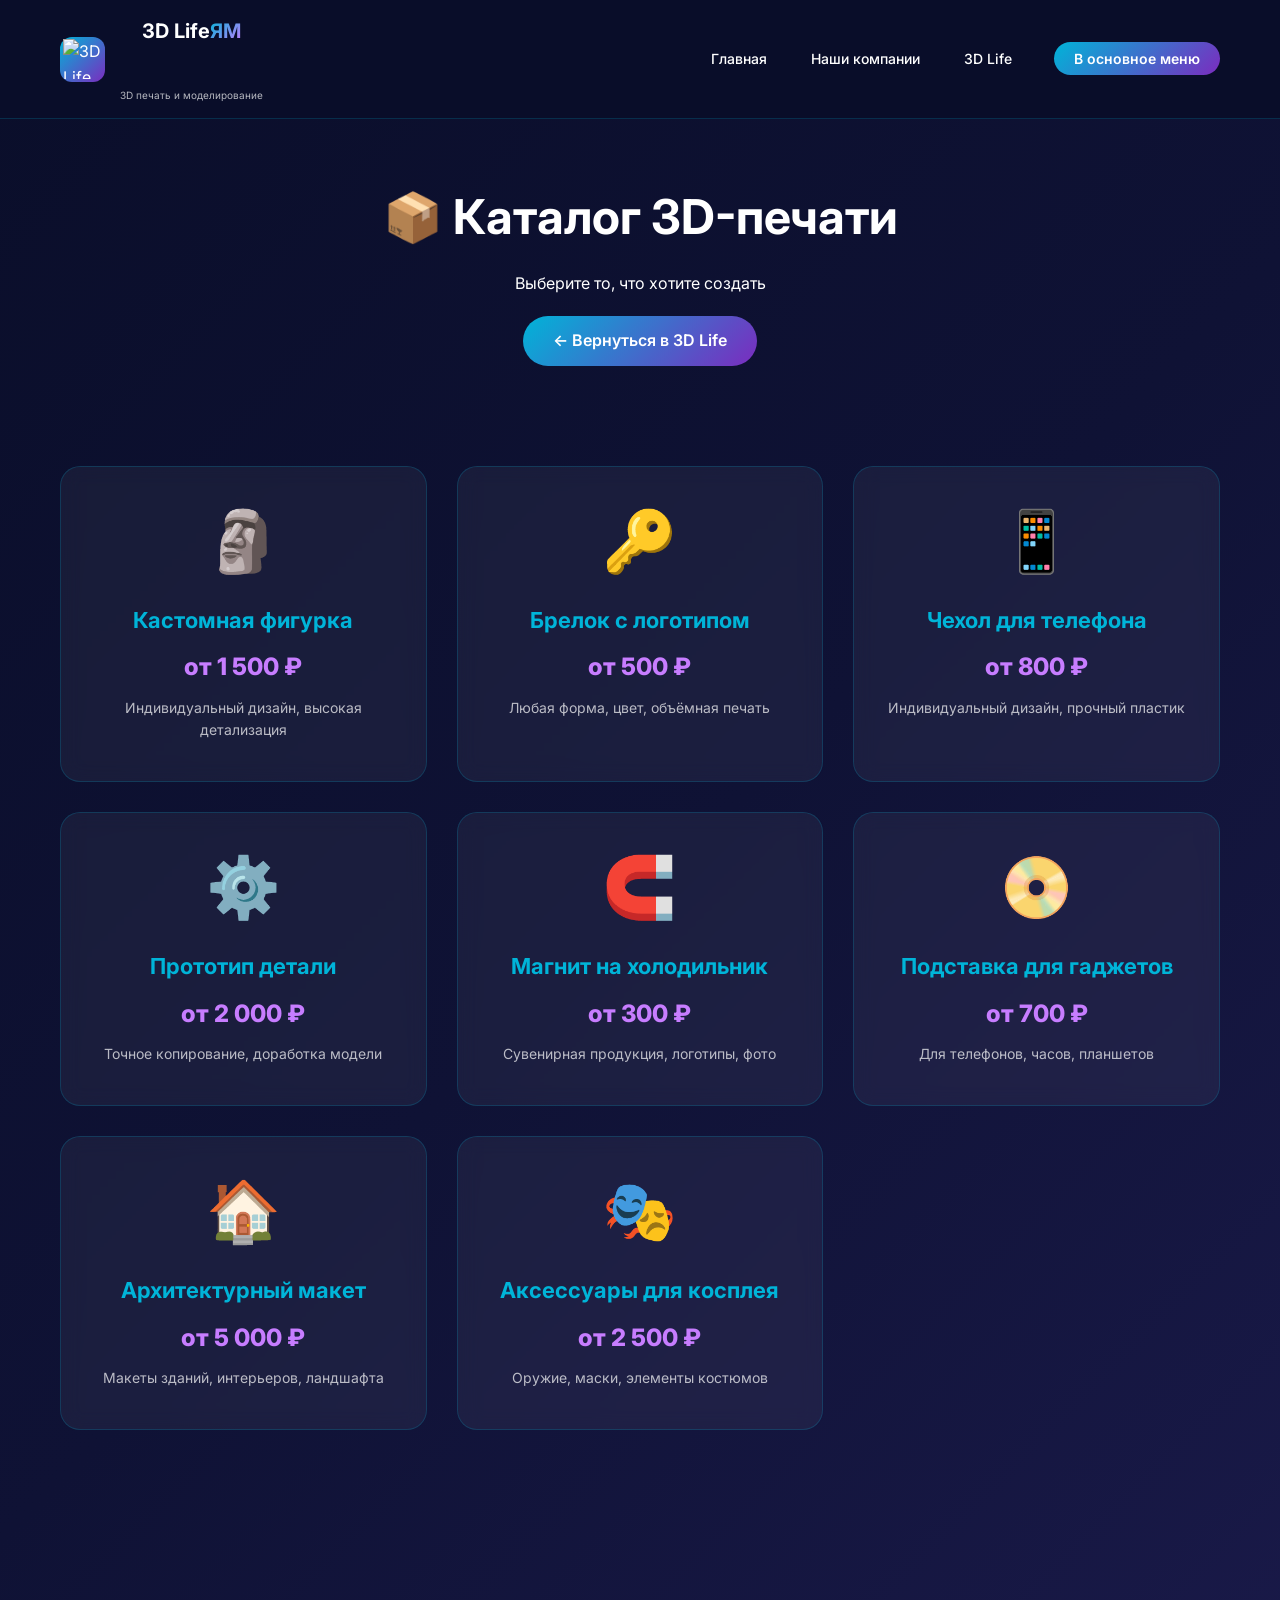
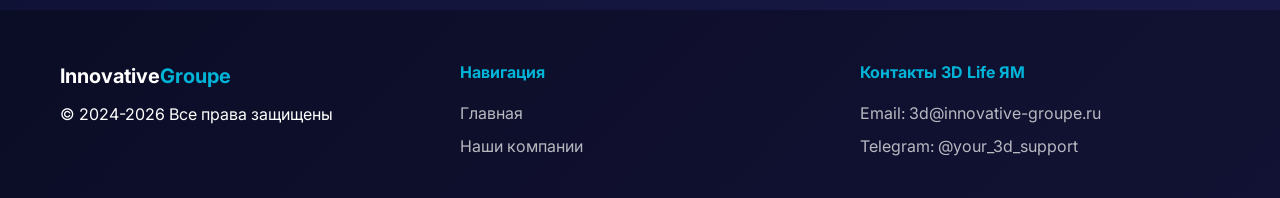
==== catalog.html @ d420f26c "Add files via upload" ====
<!DOCTYPE html>
<html lang="ru">
<head>
    <meta charset="UTF-8">
    <meta name="viewport" content="width=device-width, initial-scale=1.0">
    <link rel="icon" type="image/png" href="images/favicon.png">
    <title>Каталог — 3D Life ЯМ</title>
    <link rel="stylesheet" href="css/style.css">
    <link href="https://fonts.googleapis.com/css2?family=Inter:wght@300;400;500;600;700;800&display=swap" rel="stylesheet">
    <style>
        .catalog-grid {
            display: grid;
            grid-template-columns: repeat(auto-fill, minmax(300px, 1fr));
            gap: 30px;
            margin: 40px 0;
        }
        .catalog-item {
            background: rgba(255, 255, 255, 0.05);
            backdrop-filter: blur(10px);
            border-radius: 20px;
            padding: 25px;
            text-align: center;
            transition: all 0.3s ease;
            border: 1px solid rgba(0, 180, 216, 0.2);
            cursor: pointer;
        }
        .catalog-item:hover {
            transform: translateY(-5px);
            border-color: #00b4d8;
            box-shadow: 0 10px 30px rgba(0, 180, 216, 0.2);
        }
        .catalog-icon {
            font-size: 60px;
            margin-bottom: 15px;
        }
        .catalog-title {
            font-size: 22px;
            font-weight: 700;
            margin-bottom: 10px;
            color: #00b4d8;
        }
        .catalog-price {
            font-size: 24px;
            font-weight: 800;
            color: #c77dff;
            margin: 10px 0;
        }
        .catalog-desc {
            font-size: 14px;
            opacity: 0.7;
            margin-bottom: 15px;
        }
        .btn-back {
            display: inline-block;
            background: linear-gradient(135deg, #00b4d8, #7b2cbf);
            padding: 12px 30px;
            border-radius: 30px;
            color: white;
            text-decoration: none;
            font-weight: 600;
            margin: 20px 0;
            transition: all 0.3s ease;
        }
        .btn-back:hover {
            transform: translateY(-2px);
            box-shadow: 0 5px 20px rgba(0, 180, 216, 0.4);
        }
        .modal {
            display: none;
            position: fixed;
            top: 0;
            left: 0;
            width: 100%;
            height: 100%;
            background: rgba(0, 0, 0, 0.8);
            backdrop-filter: blur(5px);
            z-index: 2000;
            justify-content: center;
            align-items: center;
        }
        .modal.active {
            display: flex;
        }
        .modal-content {
            background: linear-gradient(135deg, #0a0e2a, #1a1a4a);
            border-radius: 24px;
            padding: 30px;
            max-width: 500px;
            width: 90%;
            border: 2px solid #00b4d8;
            position: relative;
            animation: modalFadeIn 0.3s ease;
        }
        @keyframes modalFadeIn {
            from {
                opacity: 0;
                transform: scale(0.9);
            }
            to {
                opacity: 1;
                transform: scale(1);
            }
        }
        .modal-close {
            position: absolute;
            top: 15px;
            right: 20px;
            font-size: 28px;
            cursor: pointer;
            color: #00b4d8;
            transition: all 0.3s ease;
        }
        .modal-close:hover {
            color: #ff4444;
            transform: scale(1.1);
        }
        .modal-title {
            font-size: 28px;
            margin-bottom: 15px;
            color: #00b4d8;
        }
        .modal-price {
            font-size: 32px;
            font-weight: 800;
            color: #c77dff;
            margin: 15px 0;
        }
        .modal-desc {
            margin: 15px 0;
            line-height: 1.6;
        }
        .modal-btn {
            display: inline-block;
            background: linear-gradient(135deg, #00b4d8, #7b2cbf);
            padding: 10px 25px;
            border-radius: 30px;
            color: white;
            text-decoration: none;
            font-weight: 600;
            margin-top: 15px;
            transition: all 0.3s ease;
        }
        .modal-btn:hover {
            transform: translateY(-2px);
            box-shadow: 0 5px 15px rgba(0, 180, 216, 0.4);
        }
    </style>
</head>
<body>
    <header class="main-header">
        <div class="container">
            <div class="header-left">
                <div class="logo-icon">
                    <img src="images/logo-3dlife.png" alt="3D Life ЯМ" width="40" height="40">
                </div>
                <div class="logo-text">
                    <h2>3D Life<span>ЯМ</span></h2>
                    <p>3D печать и моделирование</p>
                </div>
            </div>
            <div class="header-nav">
                <ul class="nav-links">
                    <li><a href="index.html">Главная</a></li>
                    <li><a href="companies.html">Наши компании</a></li>
                    <li><a href="company-3d-life.html">3D Life</a></li>
                </ul>
                <div class="main-menu-btn">
                    <a href="index.html">В основное меню</a>
                </div>
            </div>
        </div>
    </header>

    <main>
        <section class="page-header">
            <div class="container">
                <h1>📦 Каталог 3D-печати</h1>
                <p>Выберите то, что хотите создать</p>
                <a href="company-3d-life.html" class="btn-back">← Вернуться в 3D Life</a>
            </div>
        </section>

        <section class="companies-list">
            <div class="container">
                <div class="catalog-grid">
                    <div class="catalog-item" data-product="figurka">
                        <div class="catalog-icon">🗿</div>
                        <h3 class="catalog-title">Кастомная фигурка</h3>
                        <div class="catalog-price">от 1 500 ₽</div>
                        <p class="catalog-desc">Индивидуальный дизайн, высокая детализация</p>
                    </div>
                    <div class="catalog-item" data-product="keychain">
                        <div class="catalog-icon">🔑</div>
                        <h3 class="catalog-title">Брелок с логотипом</h3>
                        <div class="catalog-price">от 500 ₽</div>
                        <p class="catalog-desc">Любая форма, цвет, объёмная печать</p>
                    </div>
                    <div class="catalog-item" data-product="case">
                        <div class="catalog-icon">📱</div>
                        <h3 class="catalog-title">Чехол для телефона</h3>
                        <div class="catalog-price">от 800 ₽</div>
                        <p class="catalog-desc">Индивидуальный дизайн, прочный пластик</p>
                    </div>
                    <div class="catalog-item" data-product="prototype">
                        <div class="catalog-icon">⚙️</div>
                        <h3 class="catalog-title">Прототип детали</h3>
                        <div class="catalog-price">от 2 000 ₽</div>
                        <p class="catalog-desc">Точное копирование, доработка модели</p>
                    </div>
                    <div class="catalog-item" data-product="magnet">
                        <div class="catalog-icon">🧲</div>
                        <h3 class="catalog-title">Магнит на холодильник</h3>
                        <div class="catalog-price">от 300 ₽</div>
                        <p class="catalog-desc">Сувенирная продукция, логотипы, фото</p>
                    </div>
                    <div class="catalog-item" data-product="stand">
                        <div class="catalog-icon">📀</div>
                        <h3 class="catalog-title">Подставка для гаджетов</h3>
                        <div class="catalog-price">от 700 ₽</div>
                        <p class="catalog-desc">Для телефонов, часов, планшетов</p>
                    </div>
                    <div class="catalog-item" data-product="model">
                        <div class="catalog-icon">🏠</div>
                        <h3 class="catalog-title">Архитектурный макет</h3>
                        <div class="catalog-price">от 5 000 ₽</div>
                        <p class="catalog-desc">Макеты зданий, интерьеров, ландшафта</p>
                    </div>
                    <div class="catalog-item" data-product="cosplay">
                        <div class="catalog-icon">🎭</div>
                        <h3 class="catalog-title">Аксессуары для косплея</h3>
                        <div class="catalog-price">от 2 500 ₽</div>
                        <p class="catalog-desc">Оружие, маски, элементы костюмов</p>
                    </div>
                </div>
            </div>
        </section>
    </main>

    <!-- Модальное окно -->
    <div id="productModal" class="modal">
        <div class="modal-content">
            <span class="modal-close">&times;</span>
            <div id="modalContent"></div>
        </div>
    </div>

    <footer>
        <div class="container">
            <div class="footer-content">
                <div class="footer-logo">
                    <h3>Innovative<span>Groupe</span></h3>
                    <p>© 2024-2026 Все права защищены</p>
                </div>
                <div class="footer-links">
                    <h4>Навигация</h4>
                    <ul>
                        <li><a href="index.html">Главная</a></li>
                        <li><a href="companies.html">Наши компании</a></li>
                    </ul>
                </div>
                <div class="footer-contact">
                    <h4>Контакты 3D Life ЯМ</h4>
                    <p>Email: 3d@innovative-groupe.ru</p>
                    <p>Telegram: @your_3d_support</p>
                </div>
            </div>
        </div>
    </footer>

    <script src="js/main.js"></script>
    <script>
        const products = {
            figurka: {
                title: "🗿 Кастомная фигурка",
                price: "от 1 500 ₽",
                desc: "Индивидуальный дизайн, созданный по вашим эскизам или описанию. Высокая детализация, точность до 0.1 мм.",
                specs: "Материалы: PLA, ABS, смола<br>Размер: от 5 до 25 см<br>Срок: от 3 дней"
            },
            keychain: {
                title: "🔑 Брелок с логотипом",
                price: "от 500 ₽",
                desc: "Объёмный брелок с любым логотипом или текстом. Отличный сувенир для рекламы или подарка.",
                specs: "Материалы: PLA, TPU<br>Размер: до 5 см<br>Срок: от 1 дня"
            },
            case: {
                title: "📱 Чехол для телефона",
                price: "от 800 ₽",
                desc: "Индивидуальный чехол с 3D-печатью. Точная посадка на вашу модель телефона. Защита от ударов и царапин.",
                specs: "Материалы: TPU, PETG<br>Срок: от 2 дней"
            },
            prototype: {
                title: "⚙️ Прототип детали",
                price: "от 2 000 ₽",
                desc: "Точное копирование существующей детали или создание по чертежам. Идеально для тестирования и доработки.",
                specs: "Точность: 0.1 мм<br>Срок: от 5 дней"
            },
            magnet: {
                title: "🧲 Магнит на холодильник",
                price: "от 300 ₽",
                desc: "Сувенирные магниты с вашим дизайном. Отличный вариант для промоакций и подарков.",
                specs: "Размер: до 8 см<br>Срок: от 1 дня"
            },
            stand: {
                title: "📀 Подставка для гаджетов",
                price: "от 700 ₽",
                desc: "Удобные подставки для телефонов, часов, планшетов. Кастомизация под ваше устройство.",
                specs: "Материал: PLA, PETG<br>Срок: от 1 дня"
            },
            model: {
                title: "🏠 Архитектурный макет",
                price: "от 5 000 ₽",
                desc: "Макеты зданий, интерьеров, ландшафта для презентаций и выставок.",
                specs: "Масштаб: любой<br>Срок: от 10 дней"
            },
            cosplay: {
                title: "🎭 Аксессуары для косплея",
                price: "от 2 500 ₽",
                desc: "Оружие, маски, элементы костюмов по вашим 3D-моделям или референсам.",
                specs: "Материалы: PLA, PETG, смола<br>Срок: от 7 дней"
            }
        };

        const modal = document.getElementById('productModal');
        const modalContent = document.getElementById('modalContent');
        const closeModal = document.querySelector('.modal-close');

        function openProduct(productId) {
            const product = products[productId];
            if (product) {
                modalContent.innerHTML = `
                    <h2 class="modal-title">${product.title}</h2>
                    <div class="modal-price">${product.price}</div>
                    <div class="modal-desc">${product.desc}</div>
                    <div class="modal-desc"><strong>Характеристики:</strong><br>${product.specs}</div>
                    <a href="https://t.me/your_3d_support" class="modal-btn" target="_blank">✈️ Заказать в Telegram</a>
                `;
                modal.classList.add('active');
            }
        }

        closeModal.onclick = () => modal.classList.remove('active');
        window.onclick = (e) => { if (e.target === modal) modal.classList.remove('active'); };

        document.querySelectorAll('.catalog-item').forEach(item => {
            item.addEventListener('click', () => {
                const productId = item.getAttribute('data-product');
                openProduct(productId);
            });
        });
    </script>
</body>
</html>
---- css/style.css ----
* {
    margin: 0;
    padding: 0;
    box-sizing: border-box;
}

body {
    font-family: 'Inter', sans-serif;
    background: linear-gradient(135deg, #0a0e2a 0%, #0f1235 50%, #1a1a4a 100%);
    color: #ffffff;
    line-height: 1.6;
    min-height: 100vh;
}

.container {
    max-width: 1200px;
    margin: 0 auto;
    padding: 0 20px;
}

/* ===== ЕДИНЫЙ HEADER ДЛЯ ВСЕХ СТРАНИЦ ===== */
.main-header {
    padding: 15px 0;
    border-bottom: 1px solid rgba(0, 180, 216, 0.2);
    position: sticky;
    top: 0;
    background: rgba(10, 14, 42, 0.95);
    backdrop-filter: blur(10px);
    z-index: 1000;
}

.main-header .container {
    display: flex;
    justify-content: space-between;
    align-items: center;
    flex-wrap: wrap;
    gap: 20px;
}

.header-left {
    display: flex;
    align-items: center;
    gap: 15px;
}

.logo-icon {
    width: 45px;
    height: 45px;
    background: linear-gradient(135deg, #00b4d8, #7b2cbf);
    border-radius: 12px;
    display: flex;
    align-items: center;
    justify-content: center;
}

.logo-icon img {
    width: 40px;
    height: 40px;
    object-fit: contain;
}

.logo-text h2 {
    font-size: 20px;
    font-weight: 700;
}

.logo-text h2 span {
    background: linear-gradient(135deg, #00b4d8, #c77dff);
    -webkit-background-clip: text;
    background-clip: text;
    color: transparent;
}

.logo-text p {
    font-size: 10px;
    opacity: 0.7;
}

.header-nav {
    display: flex;
    align-items: center;
    gap: 30px;
    flex-wrap: wrap;
}

.nav-links {
    display: flex;
    gap: 20px;
    list-style: none;
}

.nav-links a {
    color: #fff;
    text-decoration: none;
    font-size: 14px;
    font-weight: 500;
    transition: all 0.3s ease;
    padding: 8px 12px;
    border-radius: 8px;
}

.nav-links a:hover {
    background: rgba(0, 180, 216, 0.2);
    color: #00b4d8;
}

.main-menu-btn a {
    background: linear-gradient(135deg, #00b4d8, #7b2cbf);
    padding: 8px 20px;
    border-radius: 30px;
    color: white;
    text-decoration: none;
    font-size: 14px;
    font-weight: 600;
    transition: all 0.3s ease;
}

.main-menu-btn a:hover {
    transform: translateY(-2px);
    box-shadow: 0 5px 20px rgba(0, 180, 216, 0.4);
}

/* ===== Hero секция (главная) ===== */
.hero {
    padding: 80px 0;
    position: relative;
    overflow: hidden;
}

.hero .container {
    display: flex;
    align-items: center;
    justify-content: space-between;
    gap: 50px;
}

.hero-content h1 {
    font-size: 48px;
    font-weight: 800;
    line-height: 1.2;
    margin-bottom: 20px;
}

.gradient-text {
    background: linear-gradient(135deg, #00b4d8, #c77dff);
    -webkit-background-clip: text;
    background-clip: text;
    color: transparent;
}

.hero-content p {
    font-size: 18px;
    opacity: 0.8;
    margin-bottom: 30px;
    max-width: 500px;
}

.btn-primary {
    display: inline-block;
    background: linear-gradient(135deg, #00b4d8, #7b2cbf);
    padding: 12px 30px;
    border-radius: 30px;
    color: white;
    text-decoration: none;
    font-weight: 600;
    transition: all 0.3s ease;
}

.btn-primary:hover {
    transform: translateY(-2px);
    box-shadow: 0 5px 20px rgba(0, 180, 216, 0.4);
}

.btn-outline {
    display: inline-block;
    border: 2px solid #00b4d8;
    padding: 10px 24px;
    border-radius: 30px;
    color: #00b4d8;
    text-decoration: none;
    font-weight: 600;
    transition: all 0.3s ease;
}

.btn-outline:hover {
    background: #00b4d8;
    color: #0a0e2a;
}

.hero-graphic {
    position: relative;
    width: 300px;
    height: 300px;
}

.circle {
    position: absolute;
    border-radius: 50%;
    opacity: 0.6;
}

.circle-1 {
    width: 200px;
    height: 200px;
    background: radial-gradient(circle, #00b4d8, transparent);
    top: 50px;
    left: 50px;
}

.circle-2 {
    width: 150px;
    height: 150px;
    background: radial-gradient(circle, #7b2cbf, transparent);
    bottom: 20px;
    right: 20px;
}

.circle-3 {
    width: 100px;
    height: 100px;
    background: radial-gradient(circle, #c77dff, transparent);
    top: 0;
    right: 0;
}

/* ===== Секции ===== */
.about {
    padding: 80px 0;
    background: rgba(255, 255, 255, 0.02);
}

h2 {
    font-size: 36px;
    font-weight: 700;
    margin-bottom: 40px;
    text-align: center;
}

.about-grid {
    display: grid;
    grid-template-columns: 1fr 1fr;
    gap: 50px;
}

.stats {
    display: flex;
    gap: 40px;
    margin-top: 30px;
}

.stat {
    text-align: center;
}

.stat-number {
    font-size: 32px;
    font-weight: 800;
    color: #00b4d8;
}

.stat-label {
    font-size: 14px;
    opacity: 0.7;
}

.about-values {
    display: flex;
    flex-direction: column;
    gap: 20px;
}

.value-card {
    background: rgba(0, 180, 216, 0.1);
    padding: 20px;
    border-radius: 16px;
    border-left: 4px solid #00b4d8;
}

.value-card h3 {
    margin-bottom: 10px;
    color: #00b4d8;
}

/* ===== Превью компаний ===== */
.preview-companies {
    padding: 80px 0;
}

.preview-grid {
    display: grid;
    grid-template-columns: repeat(auto-fit, minmax(300px, 1fr));
    gap: 30px;
}

.preview-card {
    background: rgba(255, 255, 255, 0.05);
    backdrop-filter: blur(10px);
    padding: 30px;
    border-radius: 20px;
    transition: all 0.3s ease;
    border: 1px solid rgba(0, 180, 216, 0.2);
}

.preview-card:hover {
    transform: translateY(-5px);
    border-color: #00b4d8;
    box-shadow: 0 10px 30px rgba(0, 180, 216, 0.2);
}

.preview-icon {
    font-size: 48px;
    margin-bottom: 20px;
}

.preview-icon img {
    width: 60px;
    height: 60px;
    object-fit: contain;
    margin-bottom: 15px;
}

.preview-card h3 {
    font-size: 24px;
    margin-bottom: 15px;
}

.link-arrow {
    display: inline-block;
    margin-top: 20px;
    color: #00b4d8;
    text-decoration: none;
    font-weight: 600;
}

/* ===== Страница списка компаний ===== */
.page-header {
    padding: 60px 0 40px;
    text-align: center;
}

.page-header h1 {
    font-size: 48px;
    margin-bottom: 15px;
}

.companies-list {
    padding: 0 0 80px;
}

.companies-grid {
    display: flex;
    flex-direction: column;
    gap: 40px;
}

.company-item {
    display: flex;
    gap: 30px;
    background: rgba(255, 255, 255, 0.05);
    border-radius: 24px;
    padding: 30px;
    transition: all 0.3s ease;
    border: 1px solid rgba(0, 180, 216, 0.2);
}

.company-item:hover {
    transform: translateX(5px);
    border-color: #00b4d8;
}

.company-logo {
    flex-shrink: 0;
}

.company-logo img {
    width: 120px;
    height: 120px;
    object-fit: contain;
    border-radius: 24px;
    transition: transform 0.3s ease;
}

.company-logo img:hover {
    transform: scale(1.05);
}

.logo-placeholder {
    width: 120px;
    height: 120px;
    background: linear-gradient(135deg, #00b4d8, #7b2cbf);
    border-radius: 24px;
    display: flex;
    align-items: center;
    justify-content: center;
    font-size: 48px;
}

.company-info {
    flex: 1;
}

.company-name {
    font-size: 28px;
    margin-bottom: 15px;
}

.company-details {
    margin-bottom: 20px;
}

.company-details p {
    margin-bottom: 8px;
    opacity: 0.8;
}

/* ===== Страница компании ===== */
.company-hero {
    padding: 60px 0;
    text-align: center;
}

.company-icon {
    font-size: 80px;
    margin-bottom: 20px;
}

.company-icon img {
    width: 100px;
    height: 100px;
    object-fit: contain;
    border-radius: 50%;
    background: rgba(0, 180, 216, 0.1);
    padding: 15px;
    transition: transform 0.3s ease;
}

.company-icon img:hover {
    transform: scale(1.05);
}

.company-hero h1 {
    font-size: 48px;
    margin-bottom: 15px;
}

.company-hero p {
    font-size: 20px;
    opacity: 0.8;
    margin-bottom: 20px;
}

.company-meta {
    display: flex;
    justify-content: center;
    gap: 30px;
    flex-wrap: wrap;
}

.company-meta span {
    background: rgba(0, 180, 216, 0.2);
    padding: 5px 15px;
    border-radius: 20px;
    font-size: 14px;
}

.company-description {
    padding: 0 0 80px;
}

.description-grid {
    display: grid;
    grid-template-columns: 1fr 1fr;
    gap: 50px;
}

.description-text h2 {
    text-align: left;
    margin-bottom: 20px;
}

.description-text h3 {
    margin: 25px 0 15px;
    color: #00b4d8;
}

.description-text ul {
    list-style: none;
    margin-bottom: 30px;
}

.description-text li {
    margin-bottom: 10px;
    padding-left: 24px;
    position: relative;
}

.description-text li::before {
    content: "▹";
    position: absolute;
    left: 0;
    color: #00b4d8;
}

.description-features {
    display: flex;
    flex-direction: column;
    gap: 20px;
}

.feature {
    background: rgba(0, 180, 216, 0.1);
    padding: 25px;
    border-radius: 16px;
    text-align: center;
}

.feature h3 {
    font-size: 24px;
    margin-bottom: 10px;
    color: #00b4d8;
}

.platform-buttons {
    display: flex;
    gap: 15px;
    margin-top: 20px;
}

/* ===== ТАРИФЫ ===== */
.tariffs {
    padding: 60px 0;
    background: rgba(255, 255, 255, 0.02);
}

.section-subtitle {
    text-align: center;
    opacity: 0.7;
    margin-bottom: 50px;
}

.tariffs-grid-2col {
    display: grid;
    grid-template-columns: repeat(auto-fit, minmax(380px, 1fr));
    gap: 30px;
    max-width: 1200px;
    margin: 0 auto;
}

.tariff-card {
    background: rgba(255, 255, 255, 0.05);
    backdrop-filter: blur(10px);
    border-radius: 24px;
    padding: 30px;
    text-align: center;
    transition: all 0.3s ease;
    position: relative;
    border: 2px solid rgba(0, 180, 216, 0.3);
}

.tariff-card:hover {
    transform: translateY(-10px);
    box-shadow: 0 20px 40px rgba(0, 180, 216, 0.3);
}

.tariff-badge {
    position: absolute;
    top: -12px;
    right: 20px;
    background: linear-gradient(135deg, #00b4d8, #7b2cbf);
    padding: 5px 15px;
    border-radius: 20px;
    font-size: 12px;
    font-weight: 600;
}

.tariff-icon {
    font-size: 48px;
    margin-bottom: 15px;
}

.tariff-card h3 {
    font-size: 28px;
    margin-bottom: 10px;
}

.tariff-price {
    margin-bottom: 10px;
}

.price {
    font-size: 36px;
    font-weight: 800;
    background: linear-gradient(135deg, #00b4d8, #c77dff);
    -webkit-background-clip: text;
    background-clip: text;
    color: transparent;
}

.period {
    font-size: 14px;
    opacity: 0.7;
}

.tariff-traffic {
    font-size: 18px;
    font-weight: 700;
    color: #00b4d8;
    margin-bottom: 15px;
    padding: 8px;
    background: rgba(0, 180, 216, 0.1);
    border-radius: 20px;
    display: inline-block;
    width: auto;
    margin-left: auto;
    margin-right: auto;
}

.tariff-features {
    list-style: none;
    margin: 20px 0;
    text-align: left;
}

.tariff-features li {
    margin-bottom: 10px;
    font-size: 14px;
    padding-left: 24px;
    position: relative;
}

.tariff-features li::before {
    content: "✅";
    position: absolute;
    left: 0;
    color: #00b4d8;
}

.tariff-target {
    font-size: 12px;
    opacity: 0.8;
    margin: 15px 0;
    padding: 8px;
    background: rgba(255, 255, 255, 0.05);
    border-radius: 12px;
    font-style: italic;
}

.btn-tariff {
    display: inline-block;
    background: rgba(0, 180, 216, 0.2);
    padding: 12px 30px;
    border-radius: 30px;
    color: #00b4d8;
    text-decoration: none;
    font-weight: 600;
    transition: all 0.3s ease;
    margin-top: 10px;
}

.tariff-card:hover .btn-tariff {
    background: #00b4d8;
    color: #0a0e2a;
}

/* Цвета для разных тарифов */
.tariff-card.lite { border-color: #ffd700; }
.tariff-card.vip { border-color: #9b59b6; background: linear-gradient(135deg, rgba(155, 89, 182, 0.15), rgba(0, 180, 216, 0.05)); }
.tariff-card.green { border-color: #2ecc71; }
.tariff-card.ultra { border-color: #3498db; }
.tariff-card.family { border-color: #1abc9c; }
.tariff-card.premium { border-color: #e67e22; }
.tariff-card.red { border-color: #e74c3c; }
.tariff-card.super { border-color: #95a5a6; background: rgba(0, 0, 0, 0.3); }

.tariff-card.lite .btn-tariff:hover { background: #ffd700; color: #0a0e2a; }
.tariff-card.vip .btn-tariff:hover { background: #9b59b6; color: white; }
.tariff-card.green .btn-tariff:hover { background: #2ecc71; color: #0a0e2a; }
.tariff-card.ultra .btn-tariff:hover { background: #3498db; color: white; }
.tariff-card.family .btn-tariff:hover { background: #1abc9c; color: #0a0e2a; }
.tariff-card.premium .btn-tariff:hover { background: #e67e22; color: white; }
.tariff-card.red .btn-tariff:hover { background: #e74c3c; color: white; }
.tariff-card.super .btn-tariff:hover { background: #95a5a6; color: #0a0e2a; }

.tariff-note {
    text-align: center;
    margin-top: 40px;
    padding: 20px;
    background: rgba(0, 180, 216, 0.1);
    border-radius: 16px;
}

.tariff-note p {
    margin: 5px 0;
    opacity: 0.8;
    font-size: 14px;
}

/* ===== КАК ПОДКЛЮЧИТЬСЯ ===== */
.how-to-connect {
    padding: 60px 0;
}

.steps-grid {
    display: grid;
    grid-template-columns: repeat(auto-fit, minmax(200px, 1fr));
    gap: 30px;
    margin-bottom: 40px;
}

.step {
    text-align: center;
    padding: 20px;
}

.step-number {
    width: 50px;
    height: 50px;
    background: linear-gradient(135deg, #00b4d8, #7b2cbf);
    border-radius: 50%;
    display: flex;
    align-items: center;
    justify-content: center;
    font-size: 24px;
    font-weight: 800;
    margin: 0 auto 20px;
}

.step h3 {
    margin-bottom: 10px;
}

.step p {
    opacity: 0.7;
    font-size: 14px;
}

.connect-buttons {
    display: flex;
    justify-content: center;
    gap: 20px;
    flex-wrap: wrap;
}

/* ===== FOOTER ===== */
footer {
    background: rgba(0, 0, 0, 0.3);
    padding: 50px 0 30px;
    margin-top: 60px;
}

.footer-content {
    display: grid;
    grid-template-columns: repeat(auto-fit, minmax(250px, 1fr));
    gap: 40px;
}

.footer-logo h3 {
    font-size: 20px;
    margin-bottom: 10px;
}

.footer-logo h3 span {
    color: #00b4d8;
}

.footer-links h4, .footer-contact h4 {
    margin-bottom: 15px;
    color: #00b4d8;
}

.footer-links ul {
    list-style: none;
}

.footer-links li {
    margin-bottom: 8px;
}

.footer-links a {
    color: #fff;
    text-decoration: none;
    opacity: 0.7;
    transition: all 0.3s ease;
}

.footer-links a:hover {
    opacity: 1;
    color: #00b4d8;
}

.footer-contact p {
    opacity: 0.7;
    margin-bottom: 8px;
}

/* ===== КНОПКИ СОЦСЕТЕЙ ===== */
.social-links {
    margin-top: 30px;
}

.social-links h3 {
    margin-bottom: 20px;
    color: #00b4d8;
    font-size: 22px;
}

.social-btn {
    display: inline-flex;
    align-items: center;
    justify-content: center;
    gap: 12px;
    background: #0a0e2a;
    border: 1.5px solid rgba(0, 180, 216, 0.4);
    padding: 12px 28px;
    border-radius: 50px;
    color: #fff;
    text-decoration: none;
    font-weight: 600;
    font-size: 16px;
    transition: all 0.3s ease;
}

.social-icon img {
    width: 24px;
    height: 24px;
    display: block;
    transition: filter 0.3s ease;
}

.social-btn.telegram {
    border-color: #00b4d8;
}

.social-btn.telegram:hover {
    background: #00b4d8;
    border-color: #00b4d8;
    color: #0a0e2a;
    transform: translateY(-3px);
    box-shadow: 0 8px 20px rgba(0, 180, 216, 0.4);
}

.social-btn:hover .social-icon img {
    filter: brightness(0.6);
}

/* ===== КАТАЛОГ ===== */
.catalog-icon img {
    width: 80px;
    height: 80px;
    object-fit: contain;
}

/* ===== Адаптивность ===== */
@media (max-width: 768px) {
    .hero .container {
        flex-direction: column;
        text-align: center;
    }
    
    .hero-content p {
        margin-left: auto;
        margin-right: auto;
    }
    
    .about-grid,
    .description-grid,
    .company-item {
        grid-template-columns: 1fr;
        flex-direction: column;
    }
    
    .header-nav {
        flex-direction: column;
        width: 100%;
    }
    
    .nav-links {
        flex-wrap: wrap;
        justify-content: center;
    }
    
    .main-header .container {
        flex-direction: column;
    }
    
    .company-item {
        text-align: center;
    }
    
    .company-logo {
        margin: 0 auto;
    }
    
    .company-logo img {
        width: 100px;
        height: 100px;
    }
    
    .company-icon img {
        width: 80px;
        height: 80px;
    }
    
    .tariffs-grid-2col {
        grid-template-columns: 1fr;
    }
    
    .steps-grid {
        grid-template-columns: 1fr;
    }
    
    .connect-buttons {
        flex-direction: column;
        align-items: center;
    }
    
    h2 {
        font-size: 28px;
    }
    
    .hero-content h1 {
        font-size: 32px;
    }
    
    .company-hero h1 {
        font-size: 32px;
    }
}
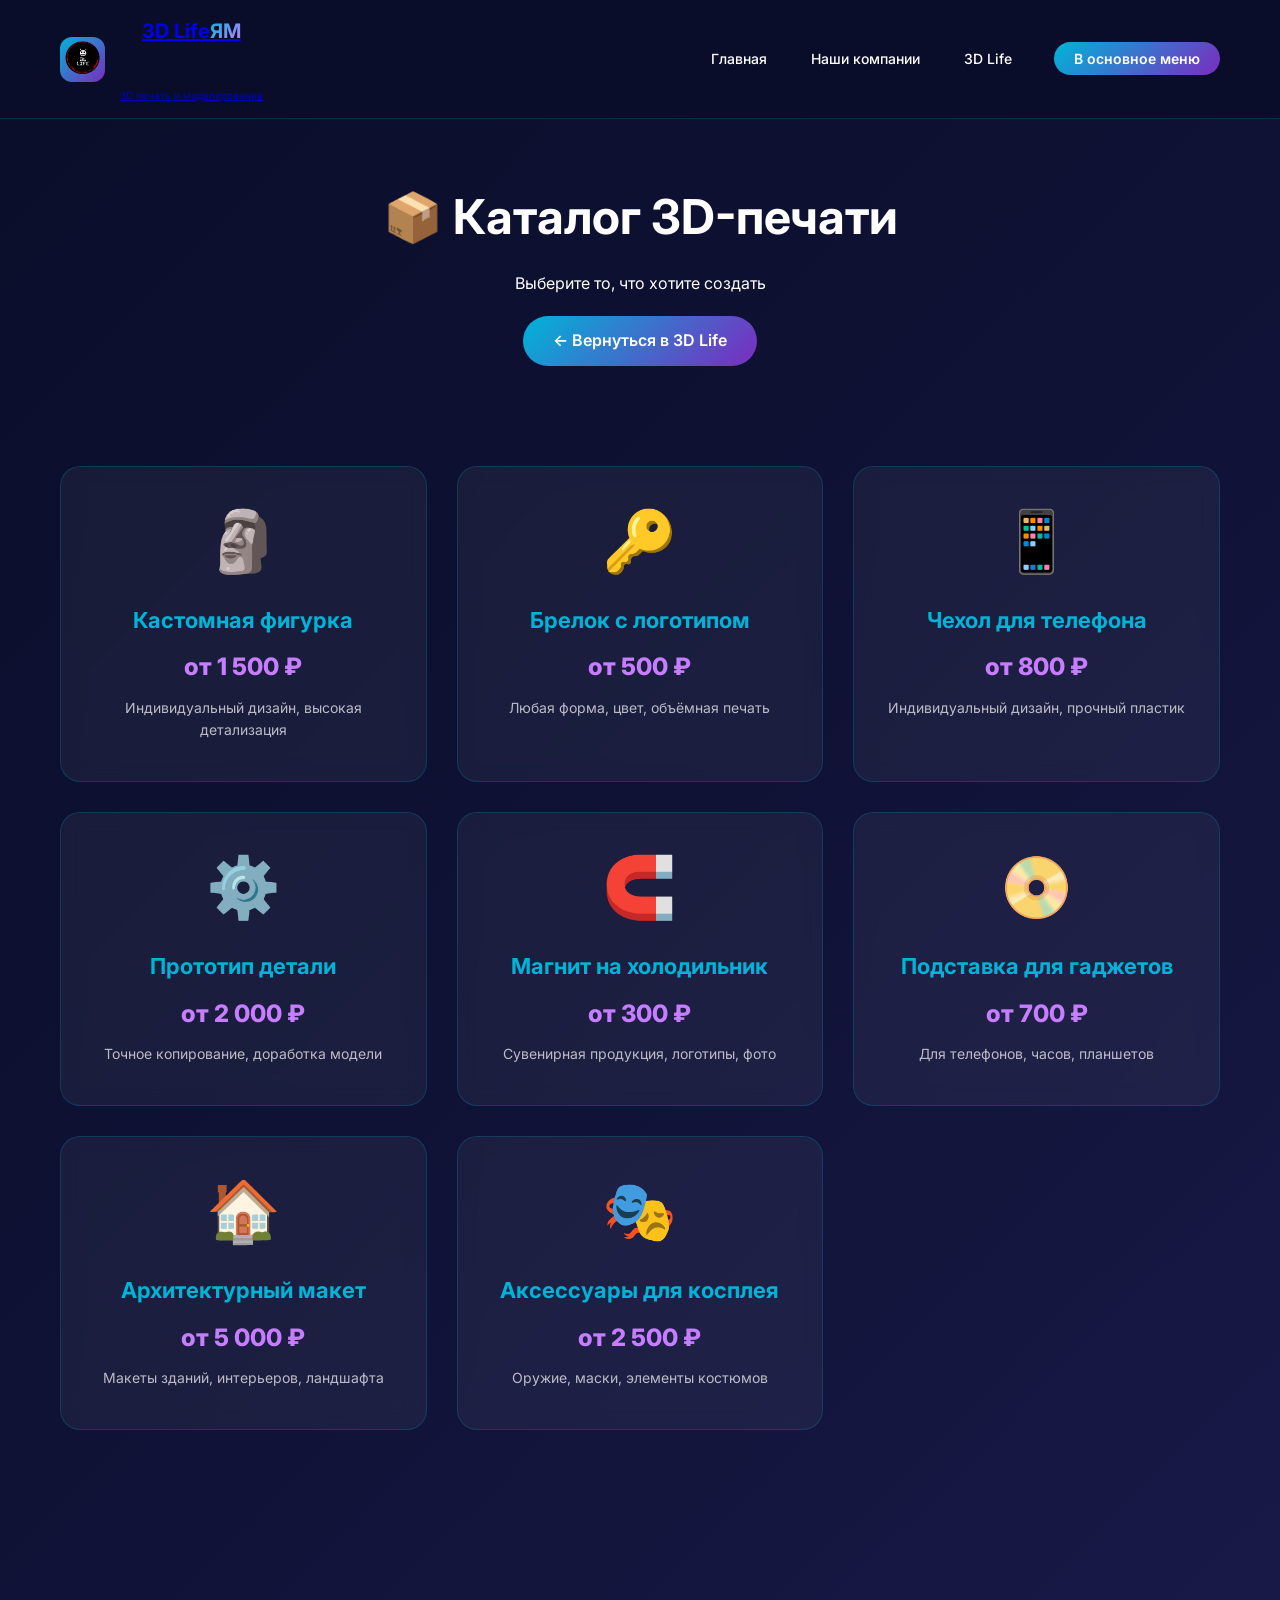
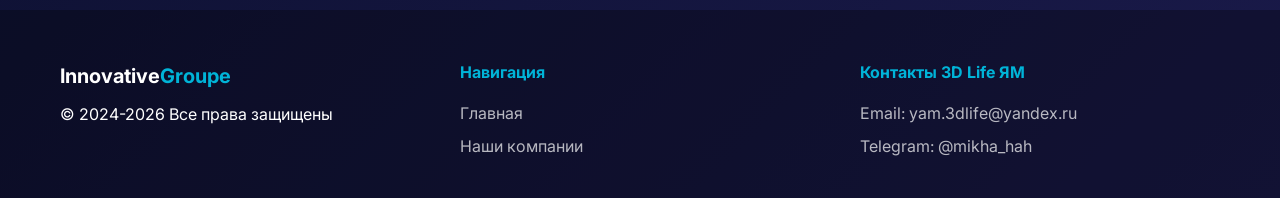
==== commit d858f7a1: "Add files via upload" ====
--- a/catalog.html
+++ b/catalog.html
@@ -149,7 +149,7 @@
 <body>
     <header class="main-header">
         <div class="container">
-            <div class="header-left">
+            <a href="index.html" class="header-left">
                 <div class="logo-icon">
                     <img src="images/logo-3dlife.png" alt="3D Life ЯМ" width="40" height="40">
                 </div>
@@ -157,7 +157,7 @@
                     <h2>3D Life<span>ЯМ</span></h2>
                     <p>3D печать и моделирование</p>
                 </div>
-            </div>
+            </a>
             <div class="header-nav">
                 <ul class="nav-links">
                     <li><a href="index.html">Главная</a></li>
@@ -260,8 +260,8 @@
                 </div>
                 <div class="footer-contact">
                     <h4>Контакты 3D Life ЯМ</h4>
-                    <p>Email: 3d@innovative-groupe.ru</p>
-                    <p>Telegram: @your_3d_support</p>
+                    <p>Email: yam.3dlife@yandex.ru</p>
+                    <p>Telegram: @mikha_hah</p>
                 </div>
             </div>
         </div>
@@ -332,7 +332,7 @@
                     <div class="modal-price">${product.price}</div>
                     <div class="modal-desc">${product.desc}</div>
                     <div class="modal-desc"><strong>Характеристики:</strong><br>${product.specs}</div>
-                    <a href="https://t.me/your_3d_support" class="modal-btn" target="_blank">✈️ Заказать в Telegram</a>
+                    <a href="https://t.me/mikha_hah" class="modal-btn" target="_blank">✈️ Заказать в Telegram</a>
                 `;
                 modal.classList.add('active');
             }
